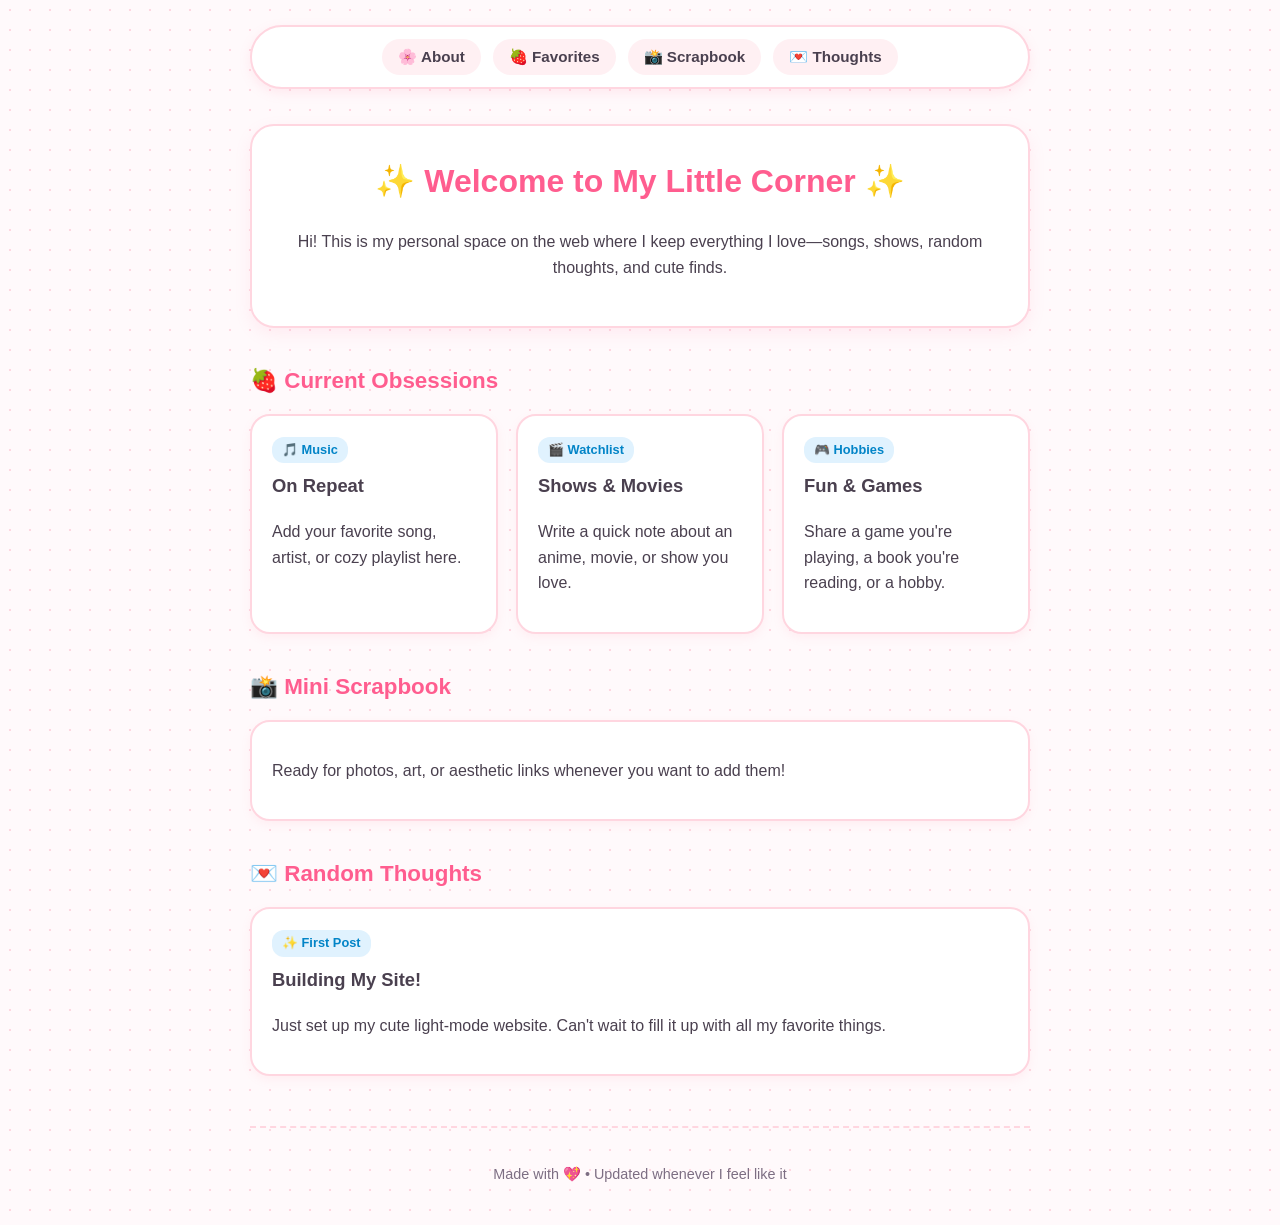
==== index.html @ 46226bba "Create index.html" ====
<!DOCTYPE html>
<html lang="en">
<head>
  <meta charset="UTF-8">
  <meta name="viewport" content="width=device-width, initial-scale=1.0">
  <title>✨ My Cozy Space</title>
  <style>
    /* =========================================
       [THEME SETTINGS] - Easy to tweak anytime!
       ========================================= */
    :root {
      --bg-color: #fff9fb;        /* Soft blush cream background */
      --card-bg: #ffffff;         /* Crisp white cards */
      --primary-accent: #ff8fab;  /* Cute pastel pink */
      --secondary-accent: #a2d2ff;/* Soft sky blue */
      --text-main: #4a404f;       /* Soft dark plum (easier on eyes than black) */
      --text-muted: #7d6e83;      /* Muted purple-gray */
      --border-color: #ffd6e0;    /* Soft pink border */
    }

    body {
      font-family: 'Quicksand', 'Segoe UI', Roboto, Helvetica, Arial, sans-serif;
      background-color: var(--bg-color);
      background-image: radial-gradient(var(--border-color) 1px, transparent 1px);
      background-size: 20px 20px; /* Subtle cute polka-dot grid */
      color: var(--text-main);
      line-height: 1.6;
      max-width: 780px;
      margin: 0 auto;
      padding: 25px 20px;
    }

    /* =========================================
       [NAVIGATION BAR]
       ========================================= */
    nav {
      display: flex;
      justify-content: center;
      flex-wrap: wrap;
      gap: 12px;
      background: var(--card-bg);
      padding: 12px 20px;
      border-radius: 50px;
      border: 2px solid var(--border-color);
      box-shadow: 0 4px 12px rgba(255, 143, 171, 0.15);
      margin-bottom: 35px;
    }

    nav a {
      color: var(--text-main);
      background-color: #fff0f3;
      padding: 6px 16px;
      border-radius: 20px;
      text-decoration: none;
      font-weight: 700;
      font-size: 0.95rem;
      transition: all 0.2s ease;
    }

    nav a:hover {
      background-color: var(--primary-accent);
      color: #ffffff;
      transform: translateY(-2px);
    }

    /* =========================================
       [CARDS & SECTIONS]
       ========================================= */
    section, header {
      margin-bottom: 35px;
    }

    .hero-box {
      background: var(--card-bg);
      border: 2px solid var(--border-color);
      border-radius: 24px;
      padding: 30px;
      text-align: center;
      box-shadow: 0 6px 16px rgba(255, 143, 171, 0.12);
    }

    h1 {
      color: #ff5d8f;
      margin-top: 0;
      font-size: 2rem;
    }

    h2 {
      color: #ff5d8f;
      font-size: 1.4rem;
      margin-bottom: 15px;
      display: flex;
      align-items: center;
      gap: 8px;
    }

    .grid {
      display: grid;
      grid-template-columns: repeat(auto-fit, minmax(220px, 1fr));
      gap: 18px;
    }

    .card {
      background: var(--card-bg);
      padding: 20px;
      border-radius: 20px;
      border: 2px solid var(--border-color);
      box-shadow: 0 4px 10px rgba(255, 143, 171, 0.1);
      transition: transform 0.2s ease;
    }

    .card:hover {
      transform: translateY(-3px);
      border-color: var(--primary-accent);
    }

    .card h3 {
      margin-top: 0;
      color: var(--text-main);
      font-size: 1.15rem;
    }

    .tag {
      display: inline-block;
      background: #e0f2fe;
      color: #0284c7;
      font-size: 0.8rem;
      font-weight: bold;
      padding: 3px 10px;
      border-radius: 12px;
      margin-bottom: 8px;
    }

    footer {
      text-align: center;
      color: var(--text-muted);
      font-size: 0.9rem;
      margin-top: 50px;
      padding-top: 20px;
      border-top: 2px dashed var(--border-color);
    }
  </style>
</head>
<body>

  <!-- [SECTION: NAVIGATION] -->
  <nav>
    <a href="#about">🌸 About</a>
    <a href="#favorites">🍓 Favorites</a>
    <a href="#scrapbook">📸 Scrapbook</a>
    <a href="#diary">💌 Thoughts</a>
  </nav>

  <!-- [SECTION: HERO / INTRO] -->
  <header id="about" class="hero-box">
    <h1>✨ Welcome to My Little Corner ✨</h1>
    <p>Hi! This is my personal space on the web where I keep everything I love—songs, shows, random thoughts, and cute finds.</p>
  </header>

  <!-- [SECTION: FAVORITES] -->
  <section id="favorites">
    <h2>🍓 Current Obsessions</h2>
    <div class="grid">
      
      <div class="card">
        <span class="tag">🎵 Music</span>
        <h3>On Repeat</h3>
        <p>Add your favorite song, artist, or cozy playlist here.</p>
      </div>

      <div class="card">
        <span class="tag">🎬 Watchlist</span>
        <h3>Shows & Movies</h3>
        <p>Write a quick note about an anime, movie, or show you love.</p>
      </div>

      <div class="card">
        <span class="tag">🎮 Hobbies</span>
        <h3>Fun & Games</h3>
        <p>Share a game you're playing, a book you're reading, or a hobby.</p>
      </div>

    </div>
  </section>

  <!-- [SECTION: SCRAPBOOK / GALLERY] -->
  <section id="scrapbook">
    <h2>📸 Mini Scrapbook</h2>
    <div class="card">
      <p>Ready for photos, art, or aesthetic links whenever you want to add them!</p>
    </div>
  </section>

  <!-- [SECTION: THOUGHTS / DIARY] -->
  <section id="diary">
    <h2>💌 Random Thoughts</h2>
    <div class="card">
      <span class="tag">✨ First Post</span>
      <h3>Building My Site!</h3>
      <p>Just set up my cute light-mode website. Can't wait to fill it up with all my favorite things.</p>
    </div>
  </section>

  <!-- [SECTION: FOOTER] -->
  <footer>
    <p>Made with 💖 • Updated whenever I feel like it</p>
  </footer>

</body>
</html>
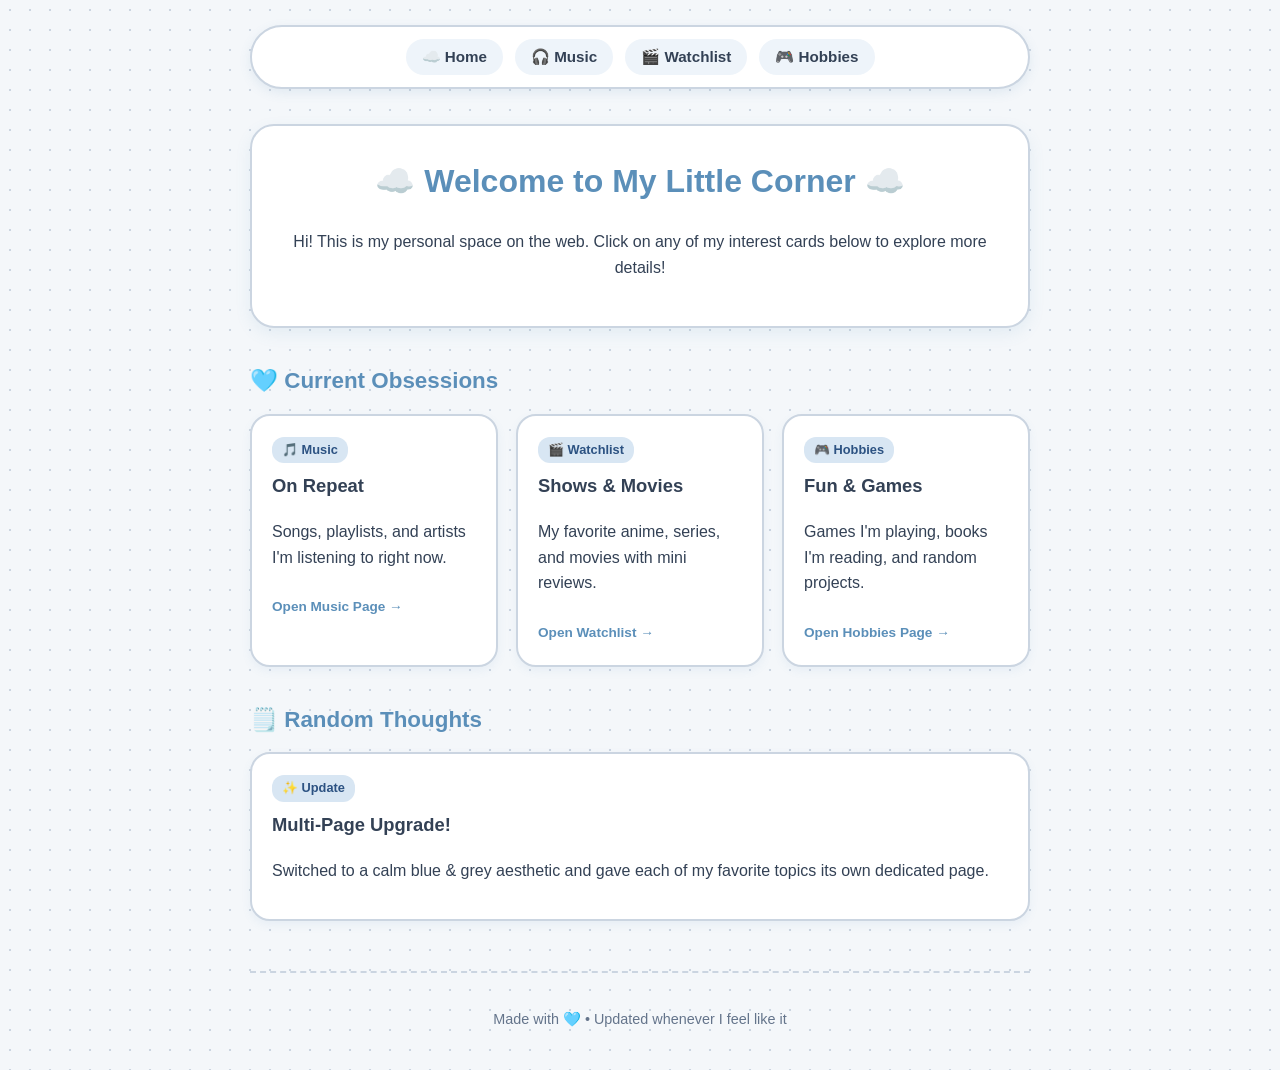
==== commit 039bc004: "Update index.html" ====
--- a/index.html
+++ b/index.html
@@ -3,207 +3,75 @@
 <head>
   <meta charset="UTF-8">
   <meta name="viewport" content="width=device-width, initial-scale=1.0">
-  <title>✨ My Cozy Space</title>
-  <style>
-    /* =========================================
-       [THEME SETTINGS] - Easy to tweak anytime!
-       ========================================= */
-    :root {
-      --bg-color: #fff9fb;        /* Soft blush cream background */
-      --card-bg: #ffffff;         /* Crisp white cards */
-      --primary-accent: #ff8fab;  /* Cute pastel pink */
-      --secondary-accent: #a2d2ff;/* Soft sky blue */
-      --text-main: #4a404f;       /* Soft dark plum (easier on eyes than black) */
-      --text-muted: #7d6e83;      /* Muted purple-gray */
-      --border-color: #ffd6e0;    /* Soft pink border */
-    }
-
-    body {
-      font-family: 'Quicksand', 'Segoe UI', Roboto, Helvetica, Arial, sans-serif;
-      background-color: var(--bg-color);
-      background-image: radial-gradient(var(--border-color) 1px, transparent 1px);
-      background-size: 20px 20px; /* Subtle cute polka-dot grid */
-      color: var(--text-main);
-      line-height: 1.6;
-      max-width: 780px;
-      margin: 0 auto;
-      padding: 25px 20px;
-    }
-
-    /* =========================================
-       [NAVIGATION BAR]
-       ========================================= */
-    nav {
-      display: flex;
-      justify-content: center;
-      flex-wrap: wrap;
-      gap: 12px;
-      background: var(--card-bg);
-      padding: 12px 20px;
-      border-radius: 50px;
-      border: 2px solid var(--border-color);
-      box-shadow: 0 4px 12px rgba(255, 143, 171, 0.15);
-      margin-bottom: 35px;
-    }
-
-    nav a {
-      color: var(--text-main);
-      background-color: #fff0f3;
-      padding: 6px 16px;
-      border-radius: 20px;
-      text-decoration: none;
-      font-weight: 700;
-      font-size: 0.95rem;
-      transition: all 0.2s ease;
-    }
-
-    nav a:hover {
-      background-color: var(--primary-accent);
-      color: #ffffff;
-      transform: translateY(-2px);
-    }
-
-    /* =========================================
-       [CARDS & SECTIONS]
-       ========================================= */
-    section, header {
-      margin-bottom: 35px;
-    }
-
-    .hero-box {
-      background: var(--card-bg);
-      border: 2px solid var(--border-color);
-      border-radius: 24px;
-      padding: 30px;
-      text-align: center;
-      box-shadow: 0 6px 16px rgba(255, 143, 171, 0.12);
-    }
-
-    h1 {
-      color: #ff5d8f;
-      margin-top: 0;
-      font-size: 2rem;
-    }
-
-    h2 {
-      color: #ff5d8f;
-      font-size: 1.4rem;
-      margin-bottom: 15px;
-      display: flex;
-      align-items: center;
-      gap: 8px;
-    }
-
-    .grid {
-      display: grid;
-      grid-template-columns: repeat(auto-fit, minmax(220px, 1fr));
-      gap: 18px;
-    }
-
-    .card {
-      background: var(--card-bg);
-      padding: 20px;
-      border-radius: 20px;
-      border: 2px solid var(--border-color);
-      box-shadow: 0 4px 10px rgba(255, 143, 171, 0.1);
-      transition: transform 0.2s ease;
-    }
-
-    .card:hover {
-      transform: translateY(-3px);
-      border-color: var(--primary-accent);
-    }
-
-    .card h3 {
-      margin-top: 0;
-      color: var(--text-main);
-      font-size: 1.15rem;
-    }
-
-    .tag {
-      display: inline-block;
-      background: #e0f2fe;
-      color: #0284c7;
-      font-size: 0.8rem;
-      font-weight: bold;
-      padding: 3px 10px;
-      border-radius: 12px;
-      margin-bottom: 8px;
-    }
-
-    footer {
-      text-align: center;
-      color: var(--text-muted);
-      font-size: 0.9rem;
-      margin-top: 50px;
-      padding-top: 20px;
-      border-top: 2px dashed var(--border-color);
-    }
-  </style>
+  <title>☁️ My Cozy Space</title>
+  <link rel="stylesheet" href="style.css">
 </head>
 <body>
 
   <!-- [SECTION: NAVIGATION] -->
   <nav>
-    <a href="#about">🌸 About</a>
-    <a href="#favorites">🍓 Favorites</a>
-    <a href="#scrapbook">📸 Scrapbook</a>
-    <a href="#diary">💌 Thoughts</a>
+    <a href="index.html">☁️ Home</a>
+    <a href="music.html">🎧 Music</a>
+    <a href="watchlist.html">🎬 Watchlist</a>
+    <a href="hobbies.html">🎮 Hobbies</a>
   </nav>
 
   <!-- [SECTION: HERO / INTRO] -->
-  <header id="about" class="hero-box">
-    <h1>✨ Welcome to My Little Corner ✨</h1>
-    <p>Hi! This is my personal space on the web where I keep everything I love—songs, shows, random thoughts, and cute finds.</p>
+  <header class="hero-box">
+    <h1>☁️ Welcome to My Little Corner ☁️</h1>
+    <p>Hi! This is my personal space on the web. Click on any of my interest cards below to explore more details!</p>
   </header>
 
-  <!-- [SECTION: FAVORITES] -->
+  <!-- [SECTION: CLICKABLE INTEREST BLOCKS] -->
   <section id="favorites">
-    <h2>🍓 Current Obsessions</h2>
+    <h2>🩵 Current Obsessions</h2>
     <div class="grid">
       
-      <div class="card">
-        <span class="tag">🎵 Music</span>
-        <h3>On Repeat</h3>
-        <p>Add your favorite song, artist, or cozy playlist here.</p>
-      </div>
+      <!-- Card 1 -> Links to music.html -->
+      <a href="music.html" class="card-link">
+        <div class="card">
+          <span class="tag">🎵 Music</span>
+          <h3>On Repeat</h3>
+          <p>Songs, playlists, and artists I'm listening to right now.</p>
+          <span class="click-hint">Open Music Page →</span>
+        </div>
+      </a>
 
-      <div class="card">
-        <span class="tag">🎬 Watchlist</span>
-        <h3>Shows & Movies</h3>
-        <p>Write a quick note about an anime, movie, or show you love.</p>
-      </div>
+      <!-- Card 2 -> Links to watchlist.html -->
+      <a href="watchlist.html" class="card-link">
+        <div class="card">
+          <span class="tag">🎬 Watchlist</span>
+          <h3>Shows & Movies</h3>
+          <p>My favorite anime, series, and movies with mini reviews.</p>
+          <span class="click-hint">Open Watchlist →</span>
+        </div>
+      </a>
 
-      <div class="card">
-        <span class="tag">🎮 Hobbies</span>
-        <h3>Fun & Games</h3>
-        <p>Share a game you're playing, a book you're reading, or a hobby.</p>
-      </div>
+      <!-- Card 3 -> Links to hobbies.html -->
+      <a href="hobbies.html" class="card-link">
+        <div class="card">
+          <span class="tag">🎮 Hobbies</span>
+          <h3>Fun & Games</h3>
+          <p>Games I'm playing, books I'm reading, and random projects.</p>
+          <span class="click-hint">Open Hobbies Page →</span>
+        </div>
+      </a>
 
-    </div>
-  </section>
-
-  <!-- [SECTION: SCRAPBOOK / GALLERY] -->
-  <section id="scrapbook">
-    <h2>📸 Mini Scrapbook</h2>
-    <div class="card">
-      <p>Ready for photos, art, or aesthetic links whenever you want to add them!</p>
     </div>
   </section>
 
   <!-- [SECTION: THOUGHTS / DIARY] -->
   <section id="diary">
-    <h2>💌 Random Thoughts</h2>
+    <h2>🗒️ Random Thoughts</h2>
     <div class="card">
-      <span class="tag">✨ First Post</span>
-      <h3>Building My Site!</h3>
-      <p>Just set up my cute light-mode website. Can't wait to fill it up with all my favorite things.</p>
+      <span class="tag">✨ Update</span>
+      <h3>Multi-Page Upgrade!</h3>
+      <p>Switched to a calm blue & grey aesthetic and gave each of my favorite topics its own dedicated page.</p>
     </div>
   </section>
 
-  <!-- [SECTION: FOOTER] -->
   <footer>
-    <p>Made with 💖 • Updated whenever I feel like it</p>
+    <p>Made with 🩵 • Updated whenever I feel like it</p>
   </footer>
 
 </body>
--- a/style.css
+++ b/style.css
@@ -0,0 +1,149 @@
+/* =========================================
+   [THEME SETTINGS] - Soft Blue & Cool Grey
+   ========================================= */
+:root {
+  --bg-color: #f4f7fa;        /* Soft misty grey-blue background */
+  --card-bg: #ffffff;         /* Crisp white cards */
+  --primary-accent: #5b8fb9;  /* Calm pastel slate blue */
+  --secondary-accent: #d8e6f3;/* Soft sky blue highlight */
+  --text-main: #334155;       /* Soft slate charcoal */
+  --text-muted: #64748b;      /* Cool grey text */
+  --border-color: #cbd5e1;    /* Soft cool grey border */
+}
+
+body {
+  font-family: 'Quicksand', 'Segoe UI', Roboto, Helvetica, Arial, sans-serif;
+  background-color: var(--bg-color);
+  background-image: radial-gradient(var(--border-color) 1px, transparent 1px);
+  background-size: 20px 20px;
+  color: var(--text-main);
+  line-height: 1.6;
+  max-width: 780px;
+  margin: 0 auto;
+  padding: 25px 20px;
+}
+
+/* =========================================
+   [NAVIGATION BAR]
+   ========================================= */
+nav {
+  display: flex;
+  justify-content: center;
+  flex-wrap: wrap;
+  gap: 12px;
+  background: var(--card-bg);
+  padding: 12px 20px;
+  border-radius: 50px;
+  border: 2px solid var(--border-color);
+  box-shadow: 0 4px 12px rgba(91, 143, 185, 0.12);
+  margin-bottom: 35px;
+}
+
+nav a {
+  color: var(--text-main);
+  background-color: #eef4fa;
+  padding: 6px 16px;
+  border-radius: 20px;
+  text-decoration: none;
+  font-weight: 700;
+  font-size: 0.95rem;
+  transition: all 0.2s ease;
+}
+
+nav a:hover {
+  background-color: var(--primary-accent);
+  color: #ffffff;
+  transform: translateY(-2px);
+}
+
+/* =========================================
+   [CARDS & CLICKABLE BLOCKS]
+   ========================================= */
+section, header {
+  margin-bottom: 35px;
+}
+
+.hero-box {
+  background: var(--card-bg);
+  border: 2px solid var(--border-color);
+  border-radius: 24px;
+  padding: 30px;
+  text-align: center;
+  box-shadow: 0 6px 16px rgba(91, 143, 185, 0.1);
+}
+
+h1 {
+  color: var(--primary-accent);
+  margin-top: 0;
+  font-size: 2rem;
+}
+
+h2 {
+  color: var(--primary-accent);
+  font-size: 1.4rem;
+  margin-bottom: 15px;
+}
+
+.grid {
+  display: grid;
+  grid-template-columns: repeat(auto-fit, minmax(220px, 1fr));
+  gap: 18px;
+}
+
+/* Makes linked cards look like cute buttons without blue underlines */
+a.card-link {
+  text-decoration: none;
+  color: inherit;
+  display: block;
+}
+
+.card {
+  background: var(--card-bg);
+  padding: 20px;
+  border-radius: 20px;
+  border: 2px solid var(--border-color);
+  box-shadow: 0 4px 10px rgba(91, 143, 185, 0.08);
+  transition: all 0.2s ease;
+  height: 100%;
+  box-sizing: border-box;
+}
+
+a.card-link:hover .card, .card:hover {
+  transform: translateY(-4px);
+  border-color: var(--primary-accent);
+  box-shadow: 0 8px 18px rgba(91, 143, 185, 0.18);
+}
+
+.card h3 {
+  margin-top: 0;
+  color: var(--text-main);
+  font-size: 1.15rem;
+}
+
+.tag {
+  display: inline-block;
+  background: var(--secondary-accent);
+  color: #2c5282;
+  font-size: 0.8rem;
+  font-weight: bold;
+  padding: 3px 10px;
+  border-radius: 12px;
+  margin-bottom: 8px;
+}
+
+.click-hint {
+  display: inline-block;
+  margin-top: 10px;
+  font-size: 0.85rem;
+  font-weight: bold;
+  color: var(--primary-accent);
+}
+
+footer {
+  text-align: center;
+  color: var(--text-muted);
+  font-size: 0.9rem;
+  margin-top: 50px;
+  padding-top: 20px;
+  border-top: 2px dashed var(--border-color);
+}
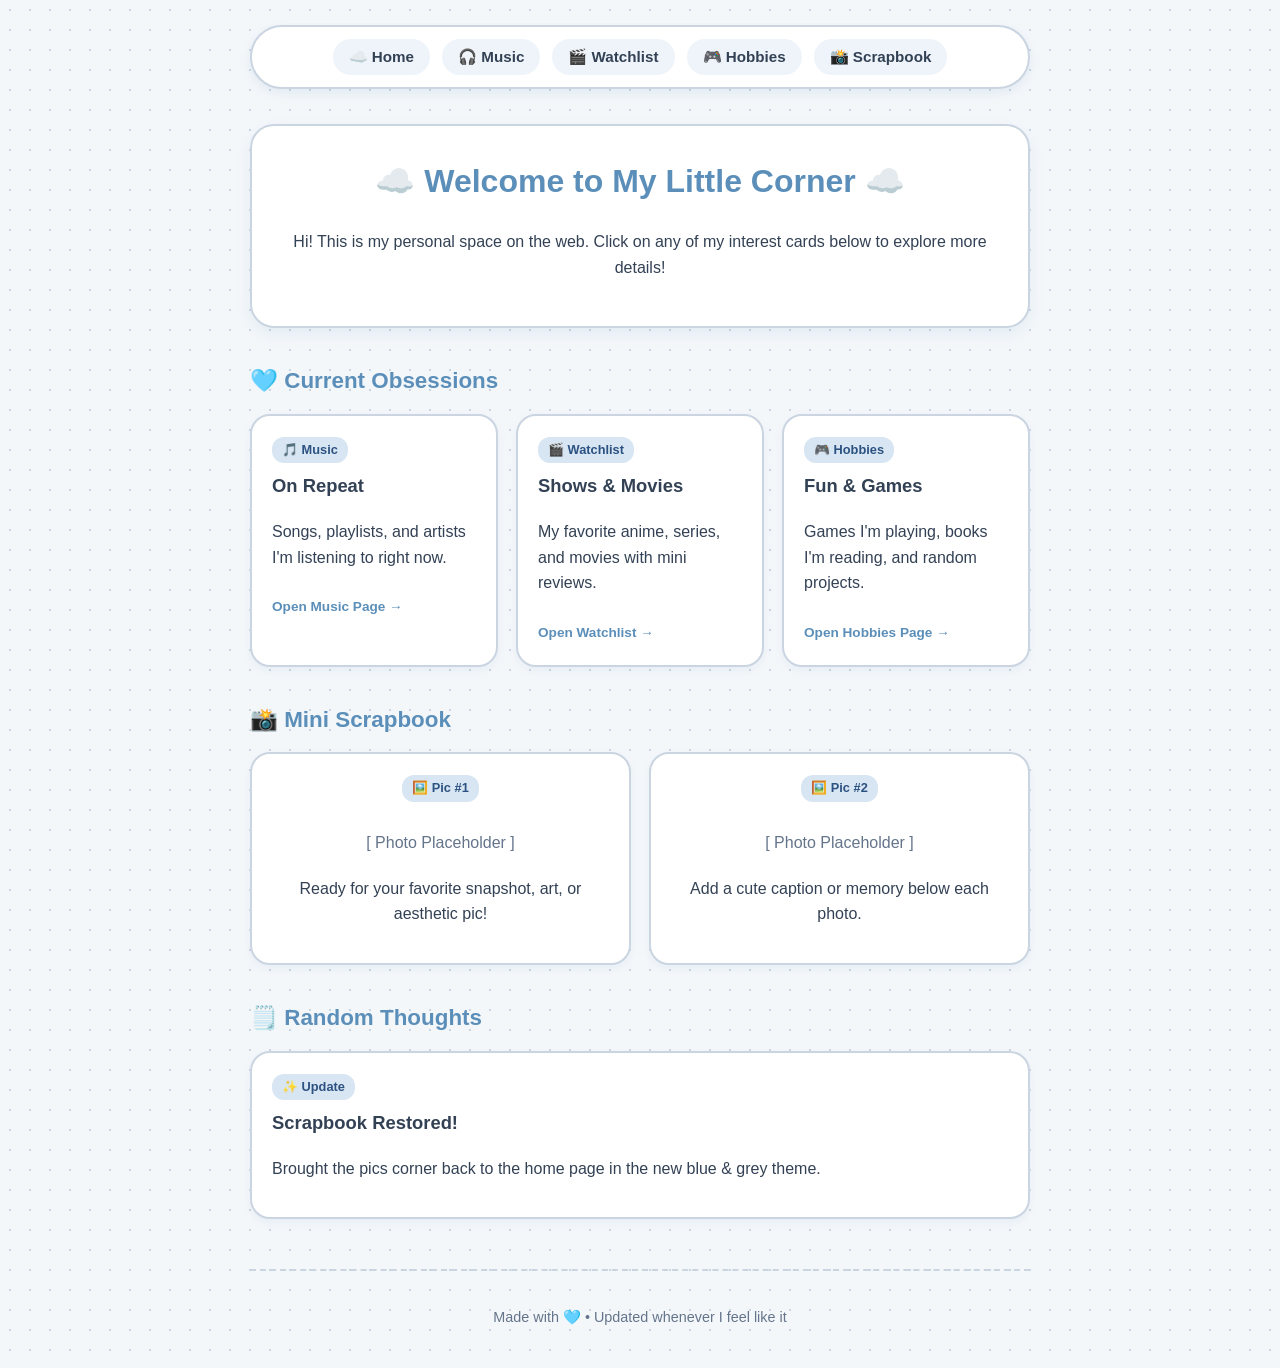
==== commit 65a8bfb8: "Add scrapbook section to index.html Added a new scrapbook section with photo placeholders and captio" ====
--- a/index.html
+++ b/index.html
@@ -14,6 +14,7 @@
     <a href="music.html">🎧 Music</a>
     <a href="watchlist.html">🎬 Watchlist</a>
     <a href="hobbies.html">🎮 Hobbies</a>
+    <a href="#scrapbook">📸 Scrapbook</a>
   </nav>
 
   <!-- [SECTION: HERO / INTRO] -->
@@ -60,13 +61,30 @@
     </div>
   </section>
 
+  <!-- [SECTION: SCRAPBOOK / PICS CORNER] -->
+  <section id="scrapbook">
+    <h2>📸 Mini Scrapbook</h2>
+    <div class="grid">
+      <div class="card" style="text-align: center;">
+        <span class="tag">🖼️ Pic #1</span>
+        <p style="color: var(--text-muted); margin: 20px 0;">[ Photo Placeholder ]</p>
+        <p>Ready for your favorite snapshot, art, or aesthetic pic!</p>
+      </div>
+      <div class="card" style="text-align: center;">
+        <span class="tag">🖼️ Pic #2</span>
+        <p style="color: var(--text-muted); margin: 20px 0;">[ Photo Placeholder ]</p>
+        <p>Add a cute caption or memory below each photo.</p>
+      </div>
+    </div>
+  </section>
+
   <!-- [SECTION: THOUGHTS / DIARY] -->
   <section id="diary">
     <h2>🗒️ Random Thoughts</h2>
     <div class="card">
       <span class="tag">✨ Update</span>
-      <h3>Multi-Page Upgrade!</h3>
-      <p>Switched to a calm blue & grey aesthetic and gave each of my favorite topics its own dedicated page.</p>
+      <h3>Scrapbook Restored!</h3>
+      <p>Brought the pics corner back to the home page in the new blue & grey theme.</p>
     </div>
   </section>
 
